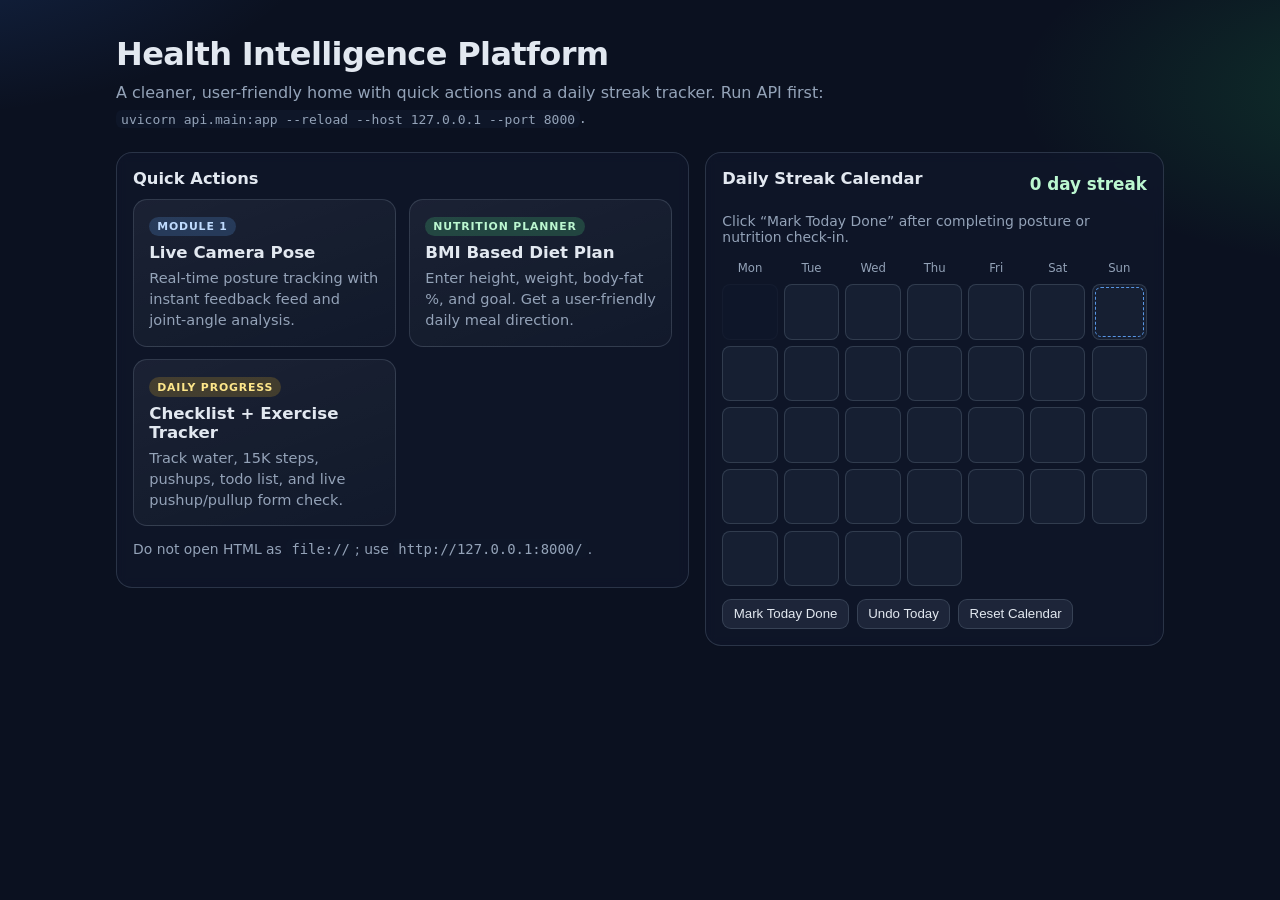
==== static/index.html @ a68cc526 "Initial commit: health intelligence platform" ====
<!DOCTYPE html>
<html lang="en">
<head>
  <meta charset="utf-8" />
  <meta name="viewport" content="width=device-width, initial-scale=1" />
  <title>Health Intelligence — Home</title>
  <style>
    :root {
      --bg: #0b1120;
      --text: #e2e8f0;
      --muted: #94a3b8;
      --card: rgba(15, 23, 42, 0.82);
      --line: rgba(148, 163, 184, 0.22);
      --blue: #60a5fa;
      --green: #4ade80;
      --amber: #fbbf24;
    }
    * { box-sizing: border-box; }
    body {
      margin: 0;
      min-height: 100vh;
      color: var(--text);
      background:
        radial-gradient(920px 420px at -10% -10%, rgba(59,130,246,.22), transparent 50%),
        radial-gradient(780px 360px at 110% 10%, rgba(34,197,94,.18), transparent 50%),
        var(--bg);
      font-family: Inter, ui-sans-serif, system-ui, -apple-system, Segoe UI, Roboto, Helvetica, Arial, sans-serif;
    }
    .wrap { max-width: 1080px; margin: 0 auto; padding: 2.2rem 1rem 2.7rem; }
    .title { margin: 0 0 0.4rem; font-size: clamp(1.4rem, 3.5vw, 2rem); letter-spacing: -0.02em; }
    .lead { margin: 0 0 1.3rem; color: var(--muted); max-width: 72ch; line-height: 1.6; }
    .layout {
      display: grid;
      grid-template-columns: 1.25fr 1fr;
      gap: 1rem;
      align-items: start;
    }
    @media (max-width: 920px) { .layout { grid-template-columns: 1fr; } }
    .panel {
      background: var(--card);
      border: 1px solid var(--line);
      border-radius: 16px;
      padding: 1rem;
      backdrop-filter: blur(6px);
    }
    .quick-links { display: grid; gap: 0.8rem; grid-template-columns: repeat(auto-fit, minmax(220px, 1fr)); }
    a.card {
      text-decoration: none;
      color: inherit;
      border: 1px solid var(--line);
      border-radius: 14px;
      padding: 0.95rem;
      background: linear-gradient(160deg, rgba(255,255,255,.06), rgba(255,255,255,.02));
      transition: transform .12s ease, border-color .12s ease, box-shadow .12s ease;
      display: block;
    }
    a.card:hover { transform: translateY(-2px); border-color: rgba(96,165,250,.55); box-shadow: 0 14px 28px rgba(2,6,23,.4); }
    .badge { display:inline-block; font-size: .68rem; font-weight:700; text-transform: uppercase; letter-spacing:.08em; border-radius: 999px; padding:.2rem .5rem; margin-bottom:.42rem; }
    .b1 { background: rgba(96,165,250,.2); color:#bfdbfe; }
    .b2 { background: rgba(74,222,128,.2); color:#bbf7d0; }
    .b3 { background: rgba(251,191,36,.18); color:#fde68a; }
    h2, h3 { margin: 0; }
    .card h3 { font-size: 1.04rem; margin-bottom: 0.33rem; }
    .card p { margin: 0; color: var(--muted); font-size: .91rem; line-height: 1.45; }
    .panel h2 { font-size: 1.02rem; margin-bottom: 0.7rem; }
    .streak-top { display:flex; justify-content:space-between; align-items:center; gap: .8rem; margin-bottom:0.6rem; }
    .streak-count { color: #bbf7d0; font-weight: 700; font-size: 1.05rem; }
    .muted { color: var(--muted); font-size: .87rem; }
    .calendar {
      margin-top: 0.6rem;
      display: grid;
      grid-template-columns: repeat(7, 1fr);
      gap: 0.38rem;
    }
    .day-label {
      color: var(--muted);
      font-size: .73rem;
      text-align: center;
      padding: 0.18rem 0;
    }
    .cell {
      aspect-ratio: 1/1;
      border-radius: 8px;
      border: 1px solid var(--line);
      background: rgba(51,65,85,.25);
      position: relative;
    }
    .cell.active { background: rgba(34,197,94,.35); border-color: rgba(34,197,94,.6); }
    .cell.today::after {
      content: "";
      position: absolute;
      inset: 2px;
      border: 1px dashed rgba(96,165,250,.9);
      border-radius: 6px;
    }
    .btn-row { display:flex; gap:.5rem; margin-top:.8rem; flex-wrap: wrap; }
    button {
      border: 1px solid var(--line);
      background: rgba(148,163,184,.12);
      color: var(--text);
      border-radius: 9px;
      padding: .42rem .65rem;
      cursor: pointer;
      font-size: .83rem;
    }
    button:hover { background: rgba(148,163,184,.2); }
    code { background: rgba(15,23,42,.9); padding: .1rem .32rem; border-radius: 6px; }
  </style>
</head>
<body>
  <div class="wrap">
    <h1 class="title">Health Intelligence Platform</h1>
    <p class="lead">
      A cleaner, user-friendly home with quick actions and a daily streak tracker.
      Run API first: <code>uvicorn api.main:app --reload --host 127.0.0.1 --port 8000</code>.
    </p>

    <div class="layout">
      <section class="panel">
        <h2>Quick Actions</h2>
        <div class="quick-links">
          <a class="card" href="/live-pose">
            <span class="badge b1">Module 1</span>
            <h3>Live Camera Pose</h3>
            <p>Real-time posture tracking with instant feedback feed and joint-angle analysis.</p>
          </a>
          <a class="card" href="/nutrition-planner">
            <span class="badge b2">Nutrition Planner</span>
            <h3>BMI Based Diet Plan</h3>
            <p>Enter height, weight, body-fat %, and goal. Get a user-friendly daily meal direction.</p>
          </a>
          <a class="card" href="/daily-progress">
            <span class="badge b3">Daily Progress</span>
            <h3>Checklist + Exercise Tracker</h3>
            <p>Track water, 15K steps, pushups, todo list, and live pushup/pullup form check.</p>
          </a>
        </div>
        <p class="muted" style="margin-top:.9rem;">
          Do not open HTML as <code>file://</code>; use <code>http://127.0.0.1:8000/</code>.
        </p>
      </section>

      <section class="panel">
        <div class="streak-top">
          <h2>Daily Streak Calendar</h2>
          <span id="streakCount" class="streak-count">0 day streak</span>
        </div>
        <p class="muted">Click “Mark Today Done” after completing posture or nutrition check-in.</p>
        <div class="calendar" id="calendar"></div>
        <div class="btn-row">
          <button id="markTodayBtn" type="button">Mark Today Done</button>
          <button id="clearTodayBtn" type="button">Undo Today</button>
          <button id="resetBtn" type="button">Reset Calendar</button>
        </div>
      </section>
    </div>
  </div>

  <script>
    const STORAGE_KEY = "hip_streak_dates_v1";
    const calendarEl = document.getElementById("calendar");
    const streakEl = document.getElementById("streakCount");

    function todayKey() {
      const d = new Date();
      return d.toISOString().slice(0, 10);
    }

    function loadDates() {
      try {
        return JSON.parse(localStorage.getItem(STORAGE_KEY) || "[]");
      } catch {
        return [];
      }
    }

    function saveDates(dates) {
      localStorage.setItem(STORAGE_KEY, JSON.stringify(Array.from(new Set(dates)).sort()));
    }

    function calcStreak(set) {
      let streak = 0;
      const d = new Date();
      d.setHours(0, 0, 0, 0);
      while (true) {
        const key = d.toISOString().slice(0, 10);
        if (!set.has(key)) break;
        streak += 1;
        d.setDate(d.getDate() - 1);
      }
      return streak;
    }

    function renderCalendar() {
      const dates = loadDates();
      const marked = new Set(dates);
      const now = new Date();
      const y = now.getFullYear();
      const m = now.getMonth();
      const first = new Date(y, m, 1);
      const last = new Date(y, m + 1, 0);
      const startOffset = (first.getDay() + 6) % 7;

      calendarEl.innerHTML = "";
      ["Mon","Tue","Wed","Thu","Fri","Sat","Sun"].forEach((d) => {
        const label = document.createElement("div");
        label.className = "day-label";
        label.textContent = d;
        calendarEl.appendChild(label);
      });

      for (let i = 0; i < startOffset; i += 1) {
        const b = document.createElement("div");
        b.className = "cell";
        b.style.opacity = "0.2";
        calendarEl.appendChild(b);
      }

      for (let day = 1; day <= last.getDate(); day += 1) {
        const d = new Date(y, m, day);
        const key = d.toISOString().slice(0, 10);
        const cell = document.createElement("div");
        cell.className = "cell";
        if (marked.has(key)) cell.classList.add("active");
        if (key === todayKey()) cell.classList.add("today");
        cell.title = key + (marked.has(key) ? " ✓" : "");
        calendarEl.appendChild(cell);
      }

      const streak = calcStreak(marked);
      streakEl.textContent = streak + (streak === 1 ? " day streak" : " day streak");
    }

    document.getElementById("markTodayBtn").addEventListener("click", () => {
      const d = loadDates();
      d.push(todayKey());
      saveDates(d);
      renderCalendar();
    });
    document.getElementById("clearTodayBtn").addEventListener("click", () => {
      const t = todayKey();
      saveDates(loadDates().filter((x) => x !== t));
      renderCalendar();
    });
    document.getElementById("resetBtn").addEventListener("click", () => {
      localStorage.removeItem(STORAGE_KEY);
      renderCalendar();
    });
    renderCalendar();
  </script>
</body>
</html>
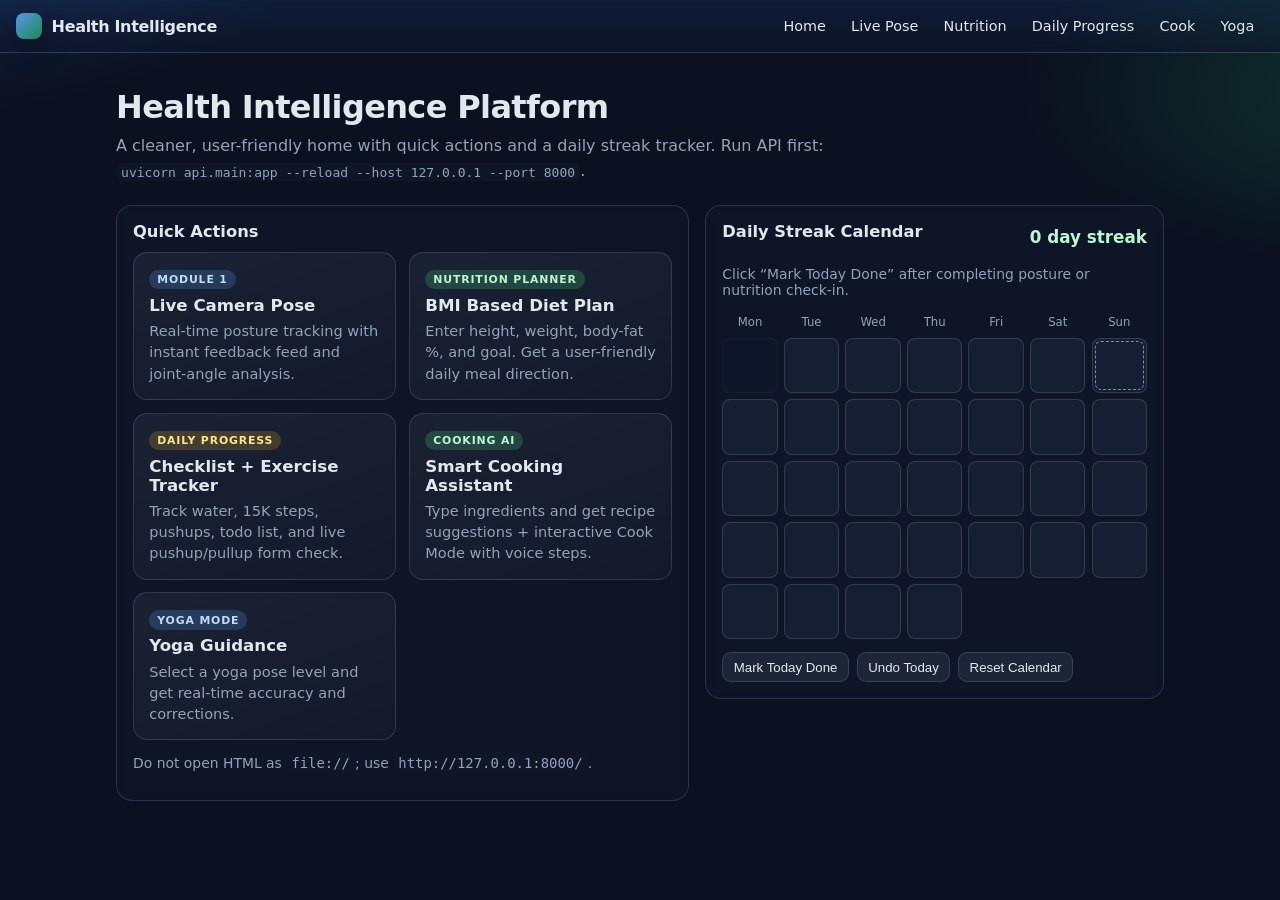
==== commit d779a484: "Added my project" ====
--- a/static/index.html
+++ b/static/index.html
@@ -4,6 +4,7 @@
   <meta charset="utf-8" />
   <meta name="viewport" content="width=device-width, initial-scale=1" />
   <title>Health Intelligence — Home</title>
+  <link rel="stylesheet" href="/static/app.css" />
   <style>
     :root {
       --bg: #0b1120;
@@ -134,6 +135,16 @@
             <h3>Checklist + Exercise Tracker</h3>
             <p>Track water, 15K steps, pushups, todo list, and live pushup/pullup form check.</p>
           </a>
+          <a class="card" href="/cook-assistant">
+            <span class="badge b2">Cooking AI</span>
+            <h3>Smart Cooking Assistant</h3>
+            <p>Type ingredients and get recipe suggestions + interactive Cook Mode with voice steps.</p>
+          </a>
+          <a class="card" href="/yoga-mode">
+            <span class="badge b1">Yoga Mode</span>
+            <h3>Yoga Guidance</h3>
+            <p>Select a yoga pose level and get real-time accuracy and corrections.</p>
+          </a>
         </div>
         <p class="muted" style="margin-top:.9rem;">
           Do not open HTML as <code>file://</code>; use <code>http://127.0.0.1:8000/</code>.
@@ -156,7 +167,10 @@
     </div>
   </div>
 
-  <script>
+  <script type="module">
+    import { mountNavbar } from "/static/app.js";
+    mountNavbar();
+
     const STORAGE_KEY = "hip_streak_dates_v1";
     const calendarEl = document.getElementById("calendar");
     const streakEl = document.getElementById("streakCount");
--- a/static/app.css
+++ b/static/app.css
@@ -0,0 +1,90 @@
+:root{
+  --bg:#0b1120;
+  --card:rgba(15,23,42,.86);
+  --line:rgba(148,163,184,.25);
+  --text:#e2e8f0;
+  --muted:#94a3b8;
+  --blue:#60a5fa;
+  --green:#22c55e;
+  --amber:#f59e0b;
+  --red:#ef4444;
+}
+
+/* Global motion + typography polish */
+html{scroll-behavior:smooth}
+body{
+  -webkit-font-smoothing:antialiased;
+  -moz-osx-font-smoothing:grayscale;
+}
+
+/* Top navigation bar */
+.app-nav{
+  position:sticky;
+  top:0;
+  z-index:999;
+  display:flex;
+  align-items:center;
+  justify-content:space-between;
+  gap:1rem;
+  padding:.75rem 1rem;
+  border-bottom:1px solid var(--line);
+  background:linear-gradient(180deg, rgba(59,130,246,.10), rgba(15,23,42,.60));
+  backdrop-filter: blur(10px);
+}
+.app-nav .brand{
+  display:flex;
+  align-items:center;
+  gap:.6rem;
+  font-weight:800;
+  letter-spacing:-0.02em;
+}
+.app-nav .brand .logo{
+  width:26px;height:26px;border-radius:8px;
+  background:linear-gradient(135deg, rgba(96,165,250,.9), rgba(34,197,94,.65));
+  box-shadow:0 10px 24px rgba(2,6,23,.35);
+}
+.app-nav a{
+  color:inherit;
+  text-decoration:none;
+  font-size:.9rem;
+  padding:.32rem .55rem;
+  border-radius:10px;
+  border:1px solid transparent;
+  transition: transform .12s ease, background .12s ease, border-color .12s ease;
+}
+.app-nav a:hover{
+  background:rgba(148,163,184,.12);
+  border-color:rgba(148,163,184,.25);
+  transform: translateY(-1px);
+}
+.app-nav .links{
+  display:flex;
+  align-items:center;
+  gap:.35rem;
+  flex-wrap:wrap;
+  justify-content:flex-end;
+}
+
+/* Status chips */
+.chip{
+  display:inline-flex;
+  align-items:center;
+  gap:.35rem;
+  border:1px solid var(--line);
+  border-radius:999px;
+  padding:.16rem .55rem;
+  font-size:.78rem;
+  color:var(--muted);
+}
+.chip .dot{ width:8px; height:8px; border-radius:999px; background:var(--muted); }
+.chip.good{ border-color:rgba(34,197,94,.45); color:#bbf7d0; }
+.chip.good .dot{ background:var(--green); box-shadow:0 0 0 4px rgba(34,197,94,.18); }
+.chip.warn{ border-color:rgba(245,158,11,.45); color:#fde68a; }
+.chip.warn .dot{ background:var(--amber); box-shadow:0 0 0 4px rgba(245,158,11,.18); }
+.chip.bad{ border-color:rgba(239,68,68,.45); color:#fecaca; }
+.chip.bad .dot{ background:var(--red); box-shadow:0 0 0 4px rgba(239,68,68,.18); }
+
+/* Small entrance animation for cards */
+@keyframes fadeUp { from { opacity:0; transform: translateY(6px);} to { opacity:1; transform: translateY(0);} }
+.card, .panel { animation: fadeUp .18s ease both; }
+
